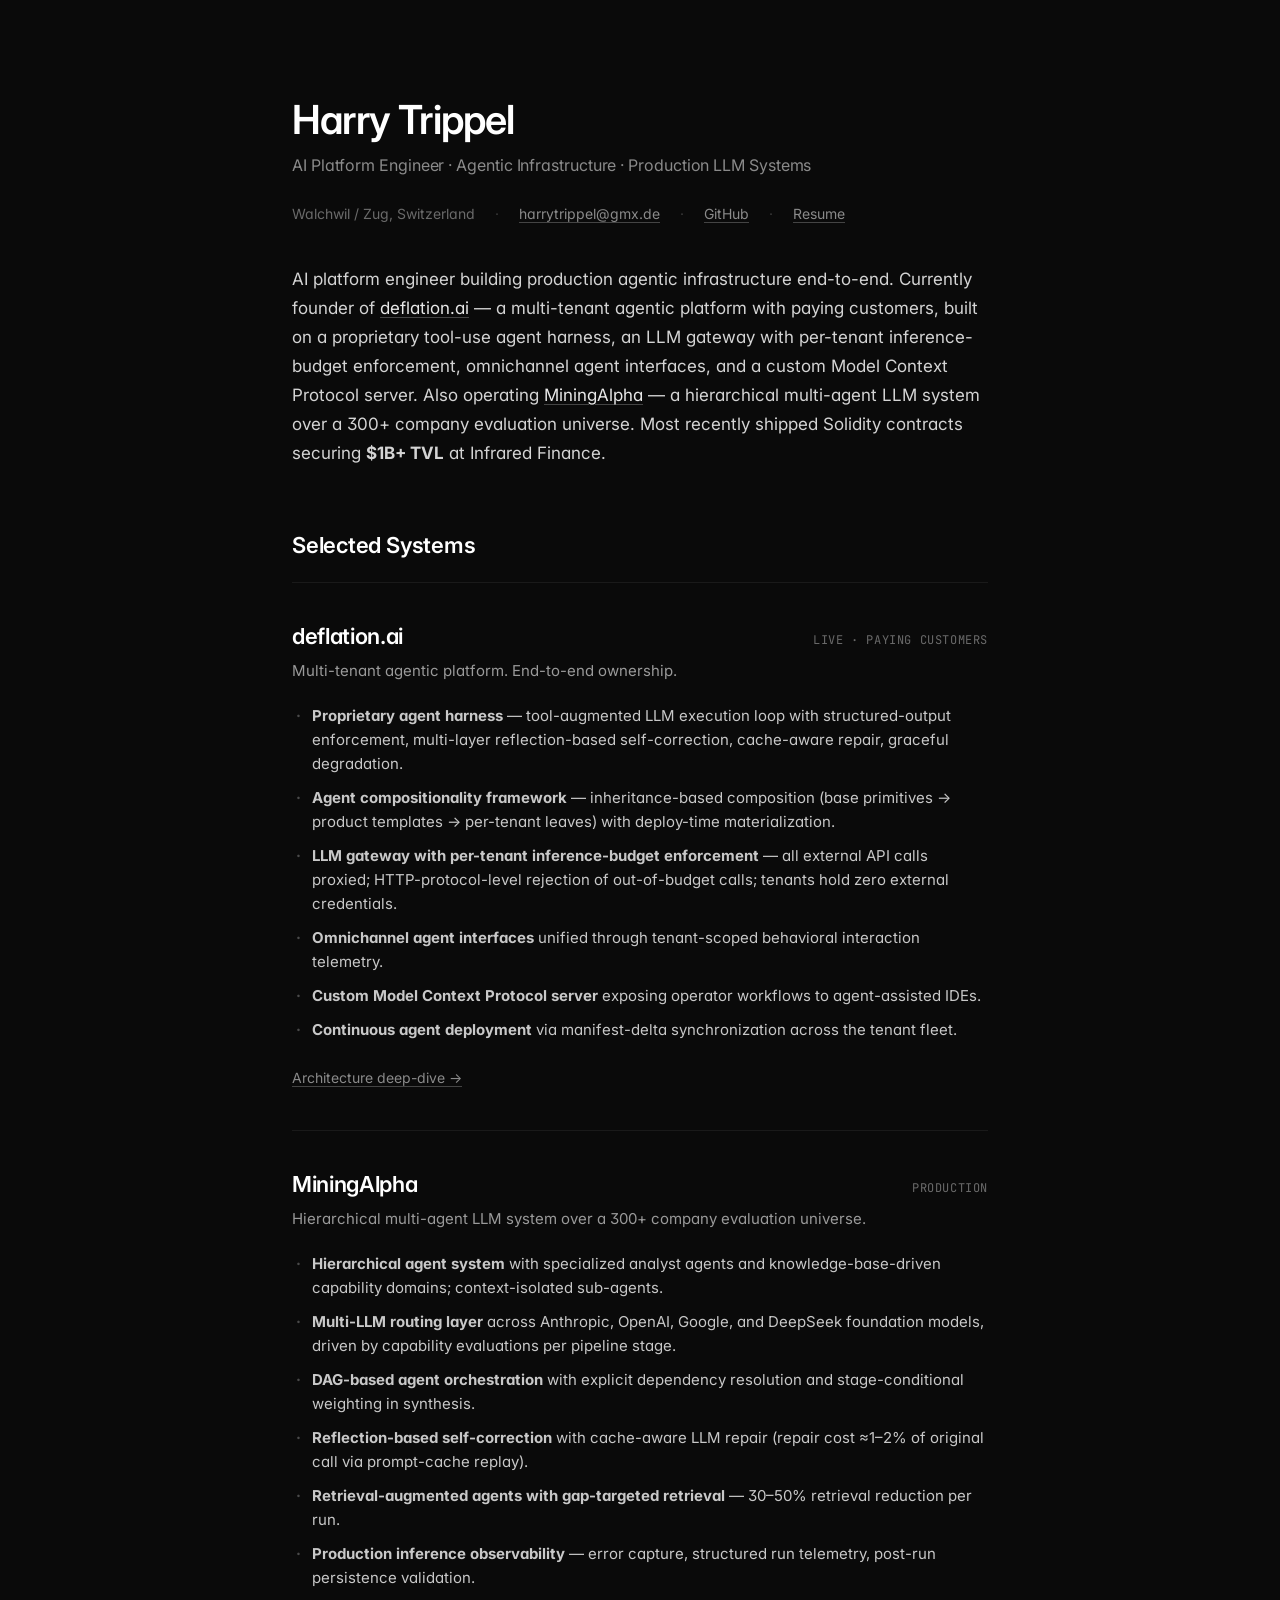
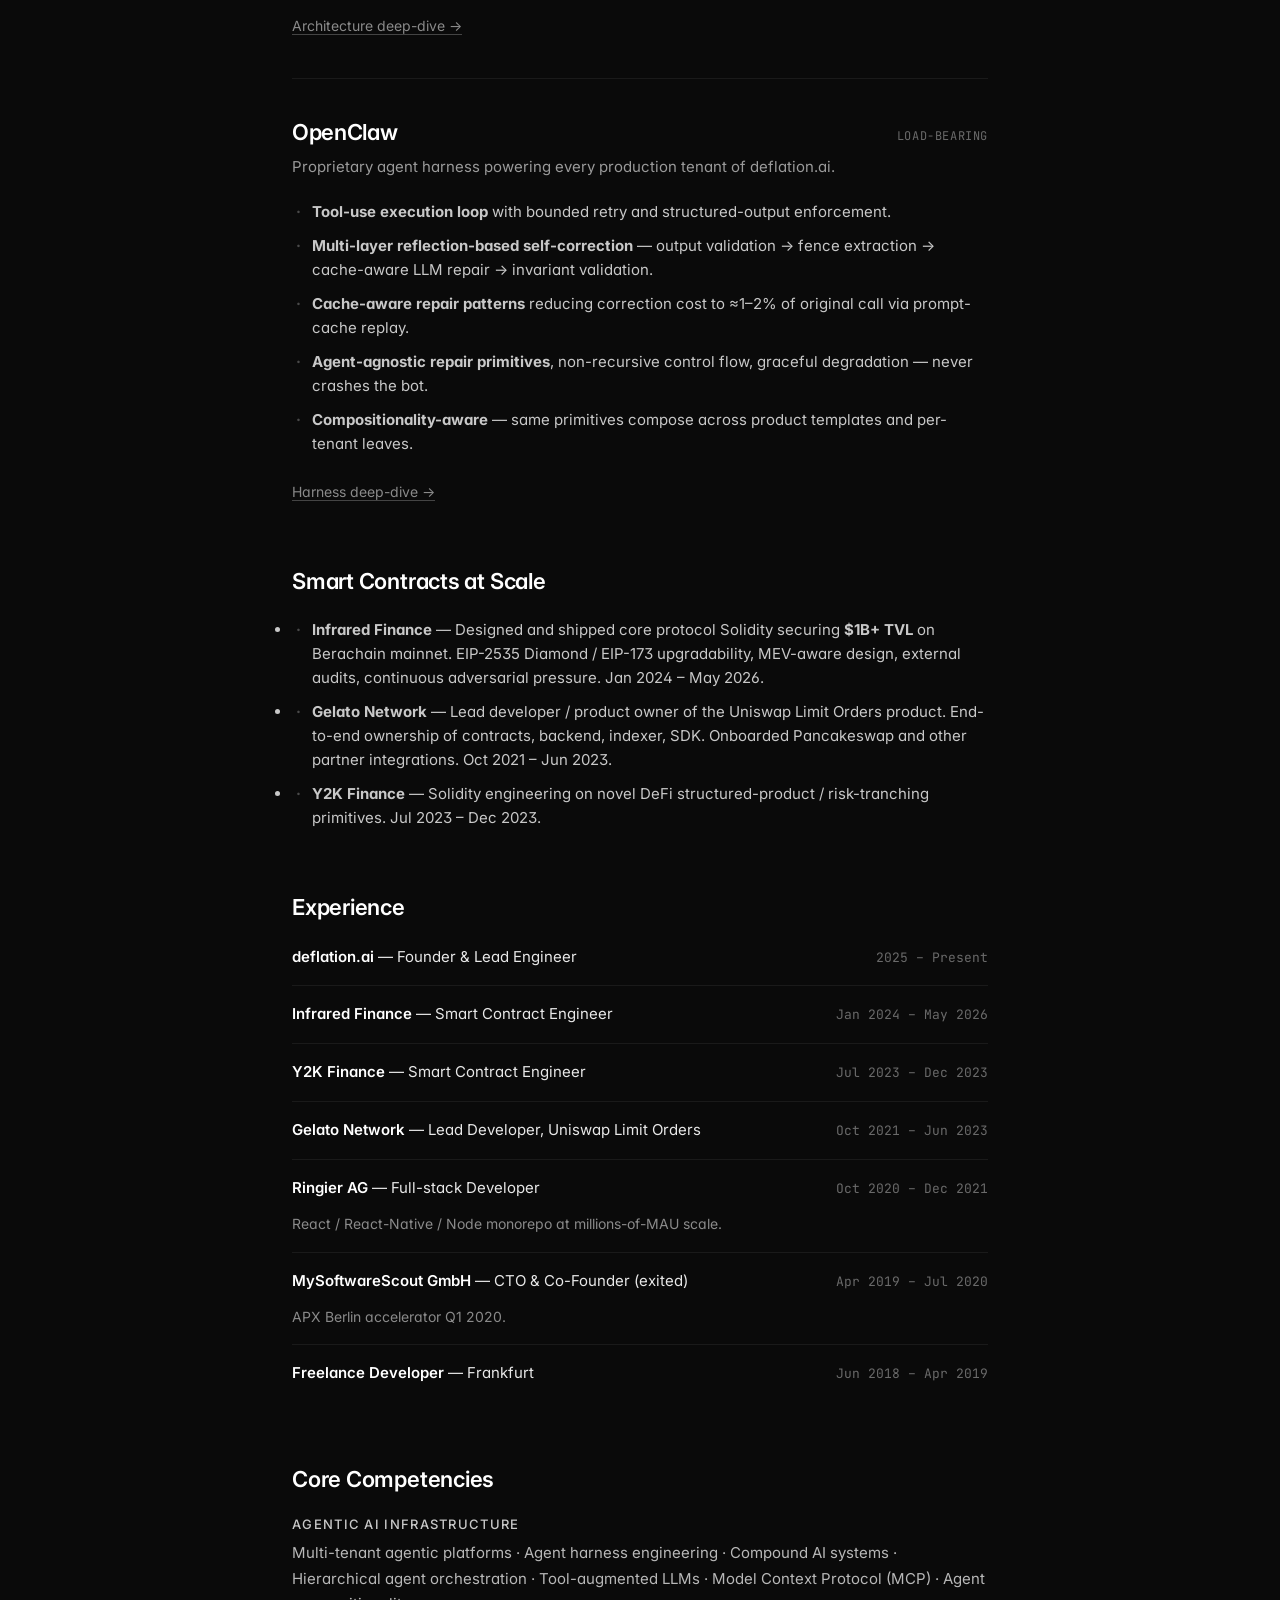
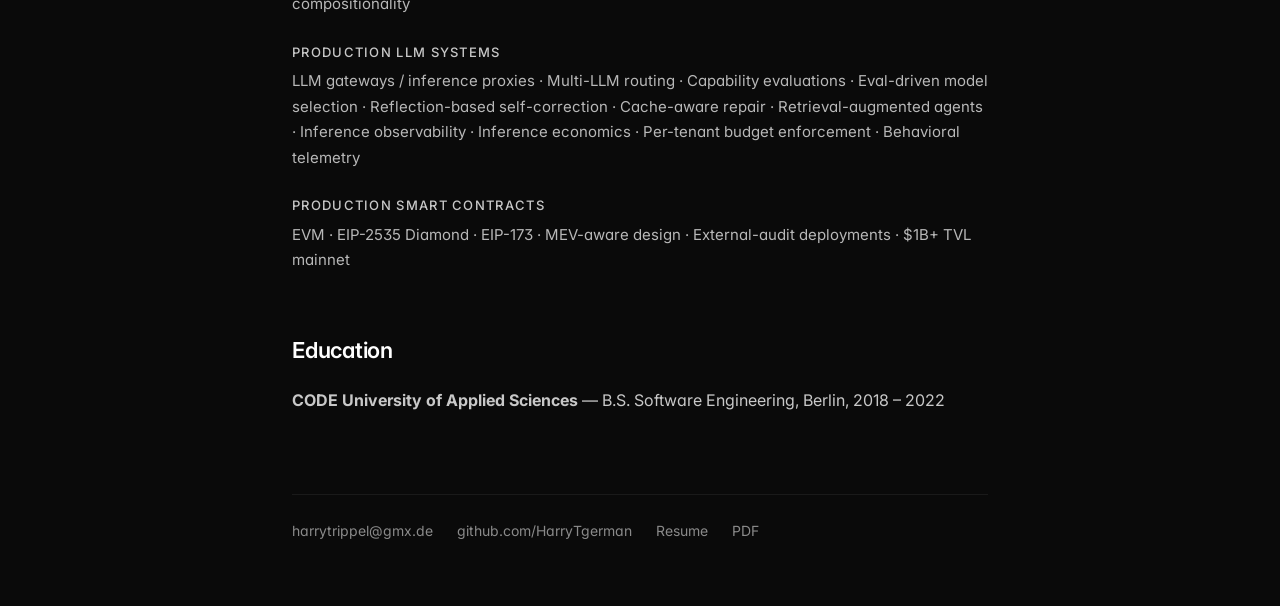
==== index.html @ 9f70fe7c "Initial portfolio + resume site Five-page static site calibrated to Tzafon's design language (dark m" ====
<!doctype html>
<html lang="en">
<head>
  <meta charset="utf-8">
  <meta name="viewport" content="width=device-width, initial-scale=1">
  <title>Harry Trippel — AI Platform Engineer</title>
  <meta name="description" content="AI platform engineer building production agentic infrastructure. Founder of deflation.ai. Previously shipped Solidity securing $1B+ TVL at Infrared Finance.">
  <link rel="stylesheet" href="css/style.css">
</head>
<body>
  <main class="container">

    <h1>Harry Trippel</h1>
    <p class="headline">AI Platform Engineer · Agentic Infrastructure · Production LLM Systems</p>

    <p class="meta">
      <span>Walchwil / Zug, Switzerland</span>
      <span class="sep">·</span>
      <span><a href="mailto:harrytrippel@gmx.de">harrytrippel@gmx.de</a></span>
      <span class="sep">·</span>
      <span><a href="https://github.com/HarryTgerman">GitHub</a></span>
      <span class="sep">·</span>
      <span><a href="resume.html">Resume</a></span>
    </p>

    <p class="lead">
      AI platform engineer building production agentic infrastructure end-to-end.
      Currently founder of <a href="deflation.html" class="no-underline" style="text-decoration: underline; text-decoration-color: #444;">deflation.ai</a> — a multi-tenant agentic platform with paying customers,
      built on a proprietary tool-use agent harness, an LLM gateway with per-tenant inference-budget enforcement,
      omnichannel agent interfaces, and a custom Model Context Protocol server. Also operating
      <a href="miningalpha.html" class="no-underline" style="text-decoration: underline; text-decoration-color: #444;">MiningAlpha</a> — a hierarchical multi-agent LLM system over a 300+ company evaluation universe.
      Most recently shipped Solidity contracts securing <strong>$1B+ TVL</strong> at Infrared Finance.
    </p>

    <h2>Selected Systems</h2>

    <article class="system">
      <header class="system-header">
        <h3 class="system-title">deflation.ai</h3>
        <span class="system-status">live · paying customers</span>
      </header>
      <p class="system-tagline">Multi-tenant agentic platform. End-to-end ownership.</p>
      <ul>
        <li><strong>Proprietary agent harness</strong> — tool-augmented LLM execution loop with structured-output enforcement, multi-layer reflection-based self-correction, cache-aware repair, graceful degradation.</li>
        <li><strong>Agent compositionality framework</strong> — inheritance-based composition (base primitives → product templates → per-tenant leaves) with deploy-time materialization.</li>
        <li><strong>LLM gateway with per-tenant inference-budget enforcement</strong> — all external API calls proxied; HTTP-protocol-level rejection of out-of-budget calls; tenants hold zero external credentials.</li>
        <li><strong>Omnichannel agent interfaces</strong> unified through tenant-scoped behavioral interaction telemetry.</li>
        <li><strong>Custom Model Context Protocol server</strong> exposing operator workflows to agent-assisted IDEs.</li>
        <li><strong>Continuous agent deployment</strong> via manifest-delta synchronization across the tenant fleet.</li>
      </ul>
      <a href="deflation.html" class="system-link">Architecture deep-dive</a>
    </article>

    <article class="system">
      <header class="system-header">
        <h3 class="system-title">MiningAlpha</h3>
        <span class="system-status">production</span>
      </header>
      <p class="system-tagline">Hierarchical multi-agent LLM system over a 300+ company evaluation universe.</p>
      <ul>
        <li><strong>Hierarchical agent system</strong> with specialized analyst agents and knowledge-base-driven capability domains; context-isolated sub-agents.</li>
        <li><strong>Multi-LLM routing layer</strong> across Anthropic, OpenAI, Google, and DeepSeek foundation models, driven by capability evaluations per pipeline stage.</li>
        <li><strong>DAG-based agent orchestration</strong> with explicit dependency resolution and stage-conditional weighting in synthesis.</li>
        <li><strong>Reflection-based self-correction</strong> with cache-aware LLM repair (repair cost ≈1–2% of original call via prompt-cache replay).</li>
        <li><strong>Retrieval-augmented agents with gap-targeted retrieval</strong> — 30–50% retrieval reduction per run.</li>
        <li><strong>Production inference observability</strong> — error capture, structured run telemetry, post-run persistence validation.</li>
      </ul>
      <a href="miningalpha.html" class="system-link">Architecture deep-dive</a>
    </article>

    <article class="system">
      <header class="system-header">
        <h3 class="system-title">OpenClaw</h3>
        <span class="system-status">load-bearing</span>
      </header>
      <p class="system-tagline">Proprietary agent harness powering every production tenant of deflation.ai.</p>
      <ul>
        <li><strong>Tool-use execution loop</strong> with bounded retry and structured-output enforcement.</li>
        <li><strong>Multi-layer reflection-based self-correction</strong> — output validation → fence extraction → cache-aware LLM repair → invariant validation.</li>
        <li><strong>Cache-aware repair patterns</strong> reducing correction cost to ≈1–2% of original call via prompt-cache replay.</li>
        <li><strong>Agent-agnostic repair primitives</strong>, non-recursive control flow, graceful degradation — never crashes the bot.</li>
        <li><strong>Compositionality-aware</strong> — same primitives compose across product templates and per-tenant leaves.</li>
      </ul>
      <a href="openclaw.html" class="system-link">Harness deep-dive</a>
    </article>

    <h2>Smart Contracts at Scale</h2>

    <ul class="system" style="border-top: none; padding-top: 0; margin-top: 0;">
      <li><strong>Infrared Finance</strong> — Designed and shipped core protocol Solidity securing <strong>$1B+ TVL</strong> on Berachain mainnet. EIP-2535 Diamond / EIP-173 upgradability, MEV-aware design, external audits, continuous adversarial pressure. Jan 2024 – May 2026.</li>
      <li><strong>Gelato Network</strong> — Lead developer / product owner of the Uniswap Limit Orders product. End-to-end ownership of contracts, backend, indexer, SDK. Onboarded Pancakeswap and other partner integrations. Oct 2021 – Jun 2023.</li>
      <li><strong>Y2K Finance</strong> — Solidity engineering on novel DeFi structured-product / risk-tranching primitives. Jul 2023 – Dec 2023.</li>
    </ul>

    <h2>Experience</h2>

    <ul class="xp">
      <li>
        <span class="role"><strong>deflation.ai</strong> — Founder &amp; Lead Engineer</span>
        <span class="dates">2025 – Present</span>
      </li>
      <li>
        <span class="role"><strong>Infrared Finance</strong> — Smart Contract Engineer</span>
        <span class="dates">Jan 2024 – May 2026</span>
      </li>
      <li>
        <span class="role"><strong>Y2K Finance</strong> — Smart Contract Engineer</span>
        <span class="dates">Jul 2023 – Dec 2023</span>
      </li>
      <li>
        <span class="role"><strong>Gelato Network</strong> — Lead Developer, Uniswap Limit Orders</span>
        <span class="dates">Oct 2021 – Jun 2023</span>
      </li>
      <li>
        <span class="role"><strong>Ringier AG</strong> — Full-stack Developer</span>
        <span class="dates">Oct 2020 – Dec 2021</span>
        <span class="note">React / React-Native / Node monorepo at millions-of-MAU scale.</span>
      </li>
      <li>
        <span class="role"><strong>MySoftwareScout GmbH</strong> — CTO &amp; Co-Founder (exited)</span>
        <span class="dates">Apr 2019 – Jul 2020</span>
        <span class="note">APX Berlin accelerator Q1 2020.</span>
      </li>
      <li>
        <span class="role"><strong>Freelance Developer</strong> — Frankfurt</span>
        <span class="dates">Jun 2018 – Apr 2019</span>
      </li>
    </ul>

    <h2>Core Competencies</h2>

    <div class="comp">
      <h3>Agentic AI Infrastructure</h3>
      <p>Multi-tenant agentic platforms · Agent harness engineering · Compound AI systems · Hierarchical agent orchestration · Tool-augmented LLMs · Model Context Protocol (MCP) · Agent compositionality</p>

      <h3>Production LLM Systems</h3>
      <p>LLM gateways / inference proxies · Multi-LLM routing · Capability evaluations · Eval-driven model selection · Reflection-based self-correction · Cache-aware repair · Retrieval-augmented agents · Inference observability · Inference economics · Per-tenant budget enforcement · Behavioral telemetry</p>

      <h3>Production Smart Contracts</h3>
      <p>EVM · EIP-2535 Diamond · EIP-173 · MEV-aware design · External-audit deployments · $1B+ TVL mainnet</p>
    </div>

    <h2>Education</h2>

    <p>
      <strong>CODE University of Applied Sciences</strong> — B.S. Software Engineering, Berlin, 2018 – 2022
    </p>

    <footer>
      <a href="mailto:harrytrippel@gmx.de">harrytrippel@gmx.de</a>
      <a href="https://github.com/HarryTgerman">github.com/HarryTgerman</a>
      <a href="resume.html">Resume</a>
      <a href="Harry-Trippel-Resume.pdf">PDF</a>
    </footer>

  </main>
</body>
</html>
---- css/style.css ----
/* ─────────────────────────────────────────────────────────────────
   Harry Trippel — portfolio + resume
   Design language: dark · minimal · sans-serif · generous whitespace
   Calibrated against tzafon.ai
   ───────────────────────────────────────────────────────────────── */

@import url('https://fonts.googleapis.com/css2?family=Inter:wght@400;500;600;700&family=JetBrains+Mono:wght@400;500&display=swap');

/* Reset */
*, *::before, *::after { box-sizing: border-box; margin: 0; padding: 0; }

html { font-size: 16px; -webkit-font-smoothing: antialiased; -moz-osx-font-smoothing: grayscale; }

body {
  background: #0a0a0a;
  color: #e8e8e8;
  font-family: 'Inter', -apple-system, BlinkMacSystemFont, 'Segoe UI', system-ui, sans-serif;
  font-feature-settings: "ss01", "cv11", "cv02";
  line-height: 1.65;
  font-size: 1rem;
  min-height: 100vh;
}

/* ───── Layout ───── */
.container {
  max-width: 760px;
  margin: 0 auto;
  padding: 96px 32px 64px;
}

@media (max-width: 640px) {
  .container { padding: 56px 20px 48px; }
}

/* ───── Typography ───── */
h1, h2, h3, h4 {
  font-weight: 600;
  letter-spacing: -0.02em;
  color: #ffffff;
  line-height: 1.2;
}

h1 {
  font-size: 2.5rem;
  margin-bottom: 0.5rem;
}

h2 {
  font-size: 1.375rem;
  margin-top: 4rem;
  margin-bottom: 1.5rem;
  letter-spacing: -0.01em;
}

h3 {
  font-size: 1.125rem;
  margin-top: 2.5rem;
  margin-bottom: 0.75rem;
  letter-spacing: -0.005em;
}

p {
  color: #c8c8c8;
  margin-bottom: 1rem;
}

p.lead {
  font-size: 1.0625rem;
  color: #d4d4d4;
  line-height: 1.7;
}

/* ───── Links ───── */
a {
  color: #e8e8e8;
  text-decoration: underline;
  text-decoration-color: #444;
  text-decoration-thickness: 1px;
  text-underline-offset: 3px;
  transition: text-decoration-color 0.15s ease, color 0.15s ease;
}

a:hover {
  color: #ffffff;
  text-decoration-color: #a8a8a8;
}

a.no-underline, .nav a {
  text-decoration: none;
}

a.no-underline:hover { color: #ffffff; }

/* ───── Header / meta strip ───── */
.headline {
  color: #8a8a8a;
  font-size: 1rem;
  margin-bottom: 1.5rem;
  letter-spacing: -0.005em;
}

.meta {
  display: flex;
  flex-wrap: wrap;
  gap: 0.5rem 1.25rem;
  color: #6a6a6a;
  font-size: 0.875rem;
  margin-bottom: 2.5rem;
}

.meta a { color: #8a8a8a; }
.meta a:hover { color: #c8c8c8; }

.meta .sep { color: #3a3a3a; }

/* ───── Section labels ───── */
.label {
  color: #6a6a6a;
  font-size: 0.7rem;
  text-transform: uppercase;
  letter-spacing: 0.12em;
  font-weight: 500;
  margin-bottom: 1.25rem;
}

/* ───── System cards (index page) ───── */
.system {
  border-top: 1px solid #1a1a1a;
  padding-top: 2.5rem;
  margin-top: 2.5rem;
}

.system:first-of-type { margin-top: 0; }

.system-header { display: flex; align-items: baseline; justify-content: space-between; flex-wrap: wrap; gap: 0.5rem; margin-bottom: 0.5rem; }

.system-title {
  font-size: 1.375rem;
  font-weight: 600;
  color: #ffffff;
  letter-spacing: -0.015em;
  margin: 0;
}

.system-status {
  font-family: 'JetBrains Mono', monospace;
  font-size: 0.75rem;
  color: #6a6a6a;
  text-transform: uppercase;
  letter-spacing: 0.05em;
}

.system-tagline {
  color: #9a9a9a;
  font-size: 0.9375rem;
  margin-bottom: 1.25rem;
}

.system ul {
  list-style: none;
  padding-left: 0;
  margin-bottom: 1rem;
}

.system li {
  color: #c8c8c8;
  padding-left: 1.25rem;
  position: relative;
  margin-bottom: 0.625rem;
  font-size: 0.9375rem;
  line-height: 1.6;
}

.system li::before {
  content: "·";
  position: absolute;
  left: 0.25rem;
  color: #4a4a4a;
  font-weight: bold;
}

.system-link {
  display: inline-block;
  margin-top: 0.5rem;
  font-size: 0.875rem;
  color: #8a8a8a;
}

.system-link::after { content: " →"; }

/* ───── Stack tag strip ───── */
.stack {
  font-family: 'JetBrains Mono', 'SF Mono', Monaco, Consolas, monospace;
  font-size: 0.75rem;
  color: #6a6a6a;
  line-height: 1.7;
  margin-top: 2rem;
  padding-top: 1.25rem;
  border-top: 1px solid #1a1a1a;
  letter-spacing: 0.01em;
}

.stack-label {
  color: #4a4a4a;
  margin-right: 0.5rem;
}

/* ───── Experience list ───── */
.xp {
  list-style: none;
  padding: 0;
}

.xp li {
  border-top: 1px solid #1a1a1a;
  padding: 1rem 0;
  display: grid;
  grid-template-columns: 1fr auto;
  gap: 0.5rem 1rem;
  align-items: baseline;
}

.xp li:first-child { border-top: none; padding-top: 0; }

.xp .role { color: #e8e8e8; font-size: 0.9375rem; }
.xp .role strong { color: #ffffff; font-weight: 600; }
.xp .dates { color: #6a6a6a; font-size: 0.8125rem; font-family: 'JetBrains Mono', monospace; white-space: nowrap; }
.xp .note { color: #8a8a8a; font-size: 0.875rem; grid-column: 1 / -1; margin-top: 0.25rem; }

/* ───── Competencies ───── */
.comp h3 { color: #c8c8c8; font-weight: 500; font-size: 0.8125rem; text-transform: uppercase; letter-spacing: 0.1em; margin-top: 1.75rem; margin-bottom: 0.5rem; }
.comp h3:first-child { margin-top: 0; }
.comp p { color: #b8b8b8; font-size: 0.9375rem; line-height: 1.7; }

/* ───── Footer ───── */
footer {
  border-top: 1px solid #1a1a1a;
  margin-top: 5rem;
  padding-top: 1.5rem;
  font-size: 0.875rem;
  color: #6a6a6a;
  display: flex;
  flex-wrap: wrap;
  gap: 0.75rem 1.5rem;
}

footer a { color: #8a8a8a; text-decoration: none; }
footer a:hover { color: #e8e8e8; }

/* ───── Writeup pages (deflation / openclaw / miningalpha) ───── */
.backlink {
  font-size: 0.8125rem;
  color: #6a6a6a;
  margin-bottom: 3rem;
  display: inline-block;
  text-decoration: none;
  font-family: 'JetBrains Mono', monospace;
}

.backlink:hover { color: #c8c8c8; }

.backlink::before { content: "← "; }

.writeup h1 { margin-bottom: 0.25rem; }
.writeup .headline { margin-bottom: 2rem; font-size: 1.0625rem; }

.writeup h2 { margin-top: 3.5rem; margin-bottom: 1.25rem; font-size: 1.125rem; color: #c8c8c8; font-weight: 500; text-transform: uppercase; letter-spacing: 0.08em; }

.writeup ul { list-style: none; padding: 0; }
.writeup ul li { color: #c8c8c8; padding-left: 1.25rem; position: relative; margin-bottom: 0.875rem; line-height: 1.65; }
.writeup ul li::before { content: "·"; position: absolute; left: 0.25rem; color: #4a4a4a; font-weight: bold; }

.writeup strong { color: #ffffff; font-weight: 600; }

.writeup .lead { color: #d4d4d4; font-size: 1.0625rem; line-height: 1.75; margin-bottom: 0.5rem; }

/* ───── Diagram block ───── */
.diagram {
  background: #0e0e0e;
  border: 1px solid #1a1a1a;
  border-radius: 4px;
  padding: 2rem 1.5rem;
  margin: 1.5rem 0;
  overflow-x: auto;
}

.diagram pre {
  font-family: 'JetBrains Mono', monospace;
  font-size: 0.75rem;
  line-height: 1.5;
  color: #b8b8b8;
  white-space: pre;
}

/* ───── Resume-page-specific ───── */
.resume h1 { font-size: 2rem; }
.resume .meta { margin-bottom: 1.5rem; }
.resume h2 { font-size: 0.8125rem; text-transform: uppercase; letter-spacing: 0.1em; color: #8a8a8a; font-weight: 500; margin-top: 2.25rem; margin-bottom: 0.875rem; border-bottom: 1px solid #1a1a1a; padding-bottom: 0.5rem; }
.resume h3 { font-size: 1rem; margin-top: 1.25rem; margin-bottom: 0.25rem; }
.resume p, .resume li { font-size: 0.875rem; line-height: 1.6; }
.resume .summary { color: #d4d4d4; font-size: 0.9375rem; line-height: 1.7; margin-bottom: 1rem; }

.resume .role-line { display: flex; justify-content: space-between; align-items: baseline; flex-wrap: wrap; gap: 0.25rem 1rem; margin-bottom: 0.125rem; }
.resume .role-line strong { color: #ffffff; font-weight: 600; }
.resume .role-line .dates { color: #6a6a6a; font-size: 0.75rem; font-family: 'JetBrains Mono', monospace; white-space: nowrap; }
.resume .role-line .desc { color: #8a8a8a; font-size: 0.8125rem; flex-basis: 100%; margin-top: 0.125rem; }

/* Print button on resume page */
.print-btn {
  position: fixed;
  top: 24px;
  right: 24px;
  background: #1a1a1a;
  border: 1px solid #2a2a2a;
  color: #c8c8c8;
  padding: 0.5rem 1rem;
  font-family: 'JetBrains Mono', monospace;
  font-size: 0.75rem;
  cursor: pointer;
  border-radius: 4px;
  transition: all 0.15s;
}

.print-btn:hover { background: #2a2a2a; color: #fff; border-color: #3a3a3a; }

/* ───── Print stylesheet — for "Save as PDF" ───── */
@media print {
  @page { margin: 14mm 14mm; size: A4; }

  html, body {
    background: #ffffff !important;
    color: #1a1a1a !important;
    font-size: 9.25pt;
    line-height: 1.45;
    -webkit-print-color-adjust: exact;
    print-color-adjust: exact;
  }

  .print-btn, .backlink, footer, nav { display: none !important; }

  .container { padding: 0 !important; max-width: 100% !important; }

  h1, h2, h3, h4 { color: #000 !important; page-break-after: avoid; }
  h1 { font-size: 18pt; }
  .resume h1 { font-size: 16pt; margin-bottom: 1pt; }
  .resume h2 { font-size: 8.5pt; color: #555 !important; border-bottom: 0.5pt solid #cccccc; padding-bottom: 2pt; margin-top: 12pt; margin-bottom: 4pt; }
  .resume h3 { font-size: 9.5pt; margin-top: 6pt; margin-bottom: 0; }

  p, li { color: #2a2a2a !important; }
  .resume p, .resume li { font-size: 9pt; }
  .resume .summary { color: #2a2a2a !important; font-size: 9.25pt; }

  .headline { color: #555 !important; font-size: 9.5pt; margin-bottom: 4pt; }
  .meta { color: #777 !important; font-size: 8pt; gap: 4pt 12pt; margin-bottom: 10pt; }
  .meta a { color: #555 !important; }
  .meta .sep { color: #aaa !important; }

  .resume .role-line strong { color: #000 !important; }
  .resume .role-line .dates { color: #777 !important; font-size: 7.5pt; }
  .resume .role-line .desc { color: #444 !important; font-size: 8.5pt; }

  .comp h3 { color: #555 !important; font-size: 7.5pt; margin-top: 8pt; }
  .comp p { color: #2a2a2a !important; font-size: 8.5pt; }

  a { color: #000 !important; text-decoration: none; }

  .writeup .diagram { background: #fafafa !important; border-color: #ddd !important; }
  .writeup .diagram pre { color: #333 !important; }
}
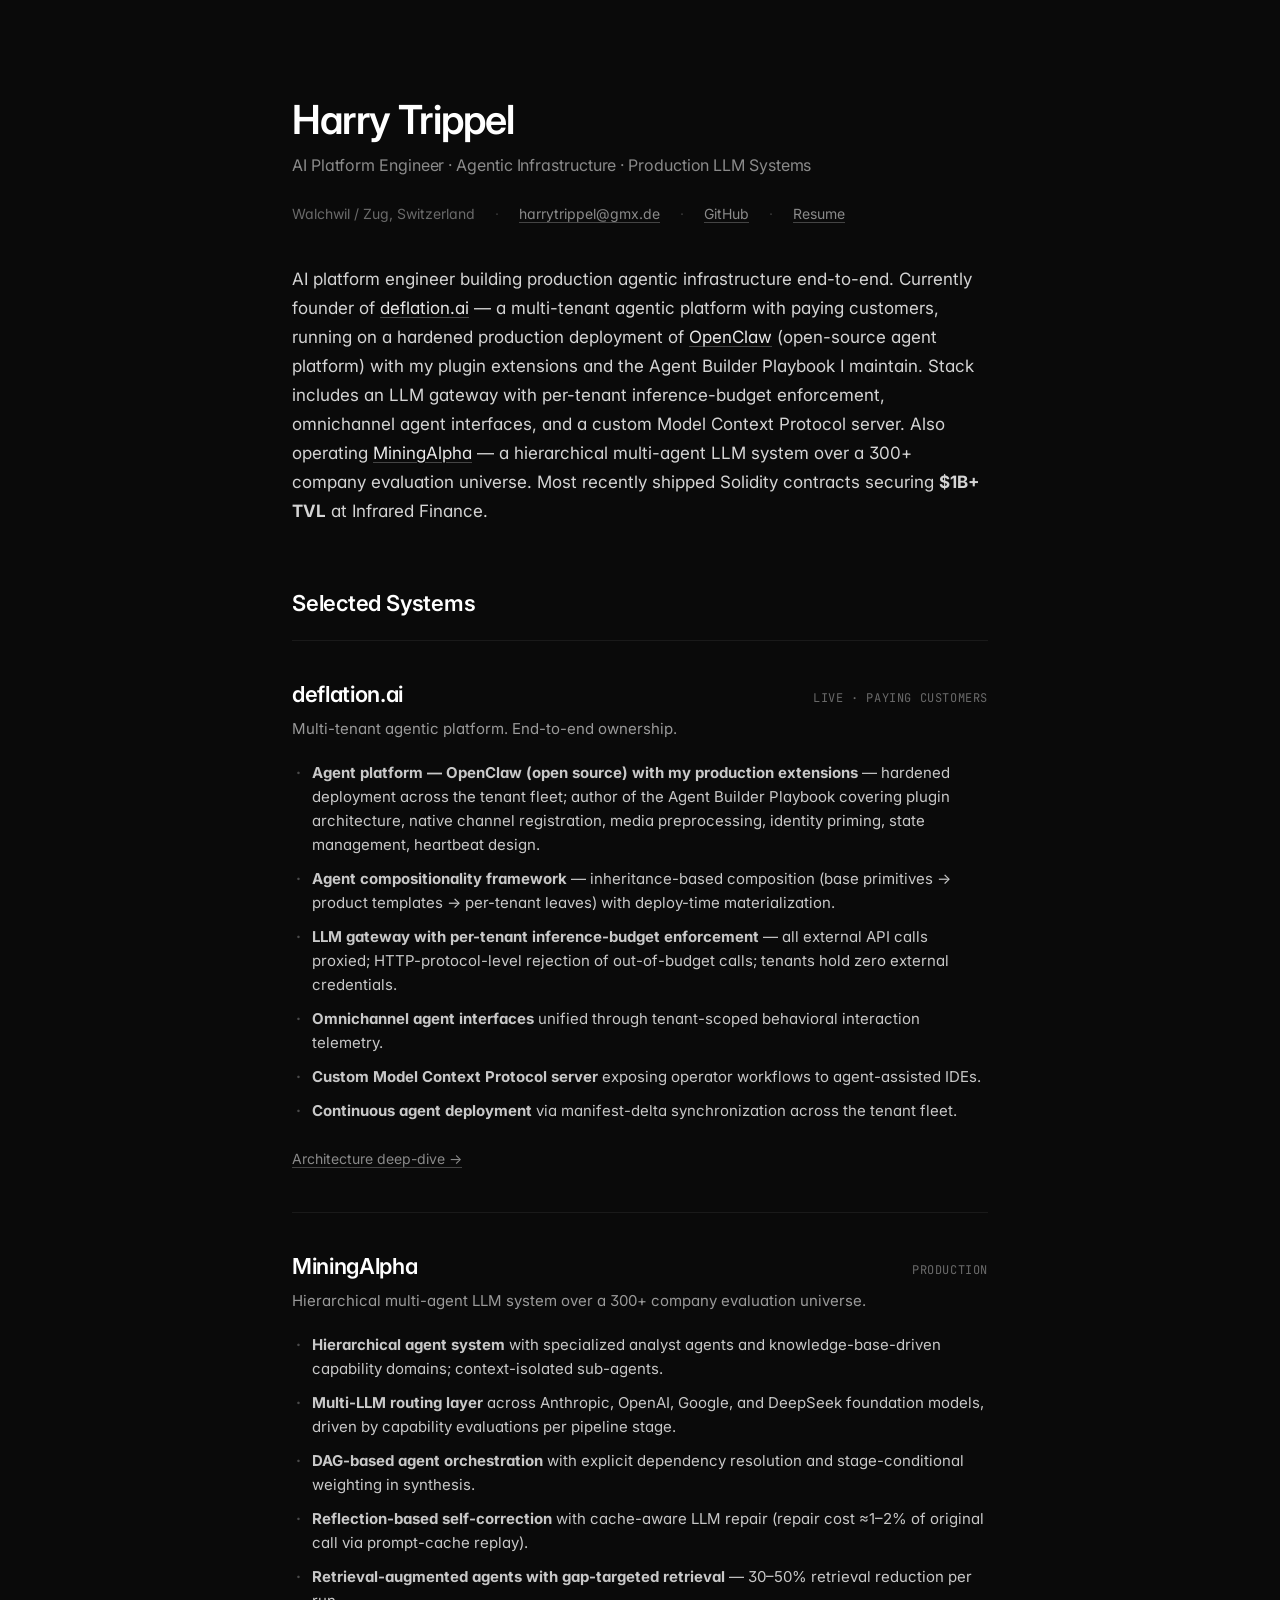
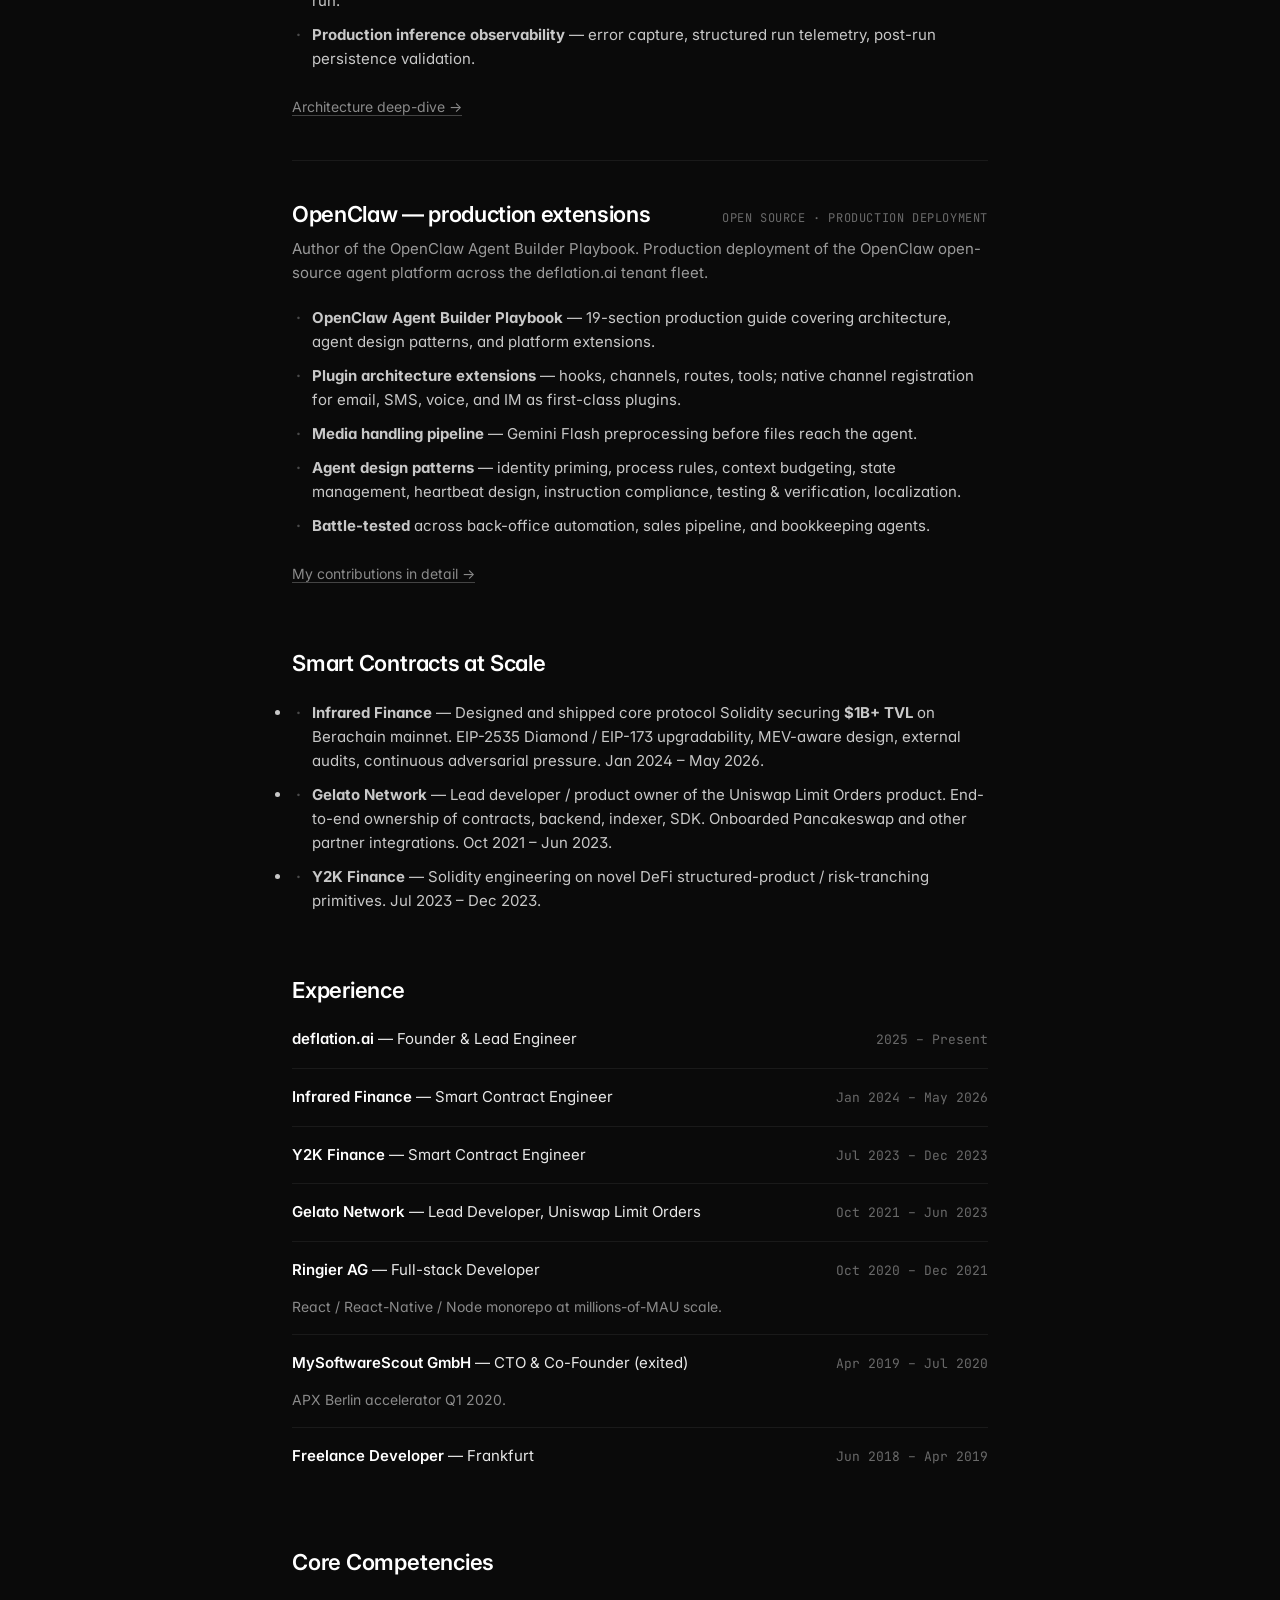
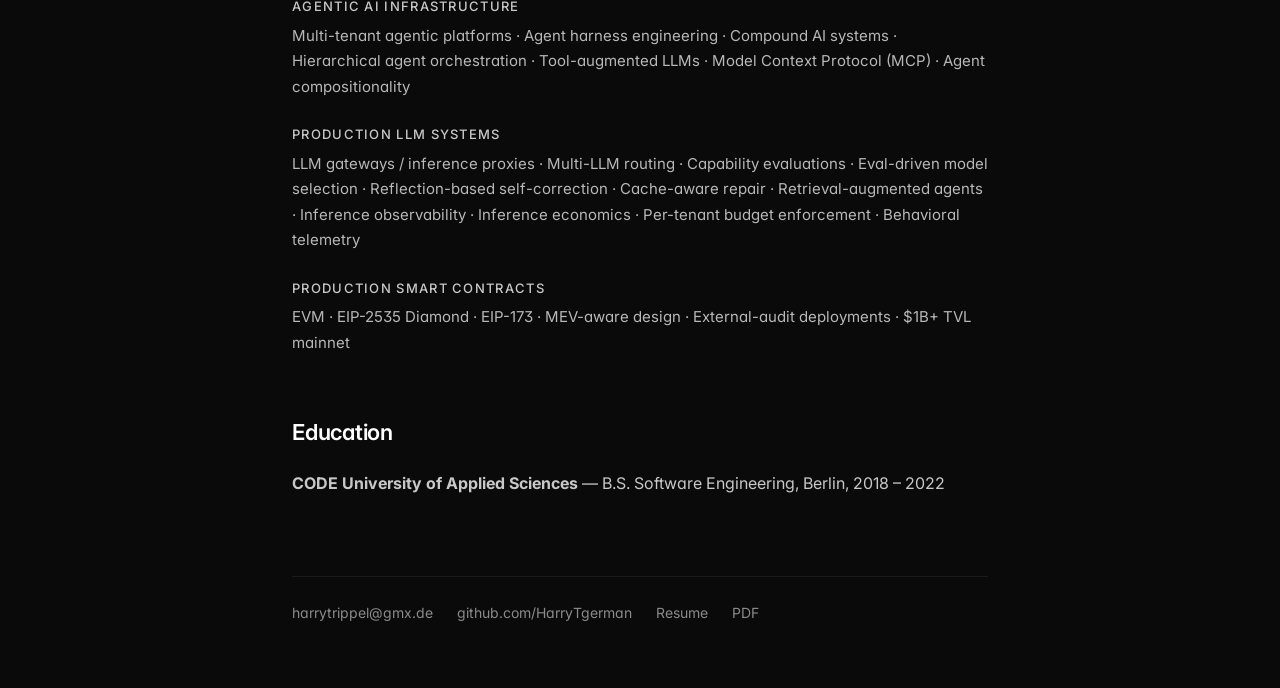
==== commit c0a10b1e: "Correct OpenClaw framing: open-source platform, not proprietary Harry authors and maintains the Open" ====
--- a/index.html
+++ b/index.html
@@ -25,8 +25,8 @@
 
     <p class="lead">
       AI platform engineer building production agentic infrastructure end-to-end.
-      Currently founder of <a href="deflation.html" class="no-underline" style="text-decoration: underline; text-decoration-color: #444;">deflation.ai</a> — a multi-tenant agentic platform with paying customers,
-      built on a proprietary tool-use agent harness, an LLM gateway with per-tenant inference-budget enforcement,
+      Currently founder of <a href="deflation.html" class="no-underline" style="text-decoration: underline; text-decoration-color: #444;">deflation.ai</a> — a multi-tenant agentic platform with paying customers, running on a hardened production deployment of <a href="openclaw.html" class="no-underline" style="text-decoration: underline; text-decoration-color: #444;">OpenClaw</a> (open-source agent platform) with my plugin extensions and the Agent Builder Playbook I maintain.
+      Stack includes an LLM gateway with per-tenant inference-budget enforcement,
       omnichannel agent interfaces, and a custom Model Context Protocol server. Also operating
       <a href="miningalpha.html" class="no-underline" style="text-decoration: underline; text-decoration-color: #444;">MiningAlpha</a> — a hierarchical multi-agent LLM system over a 300+ company evaluation universe.
       Most recently shipped Solidity contracts securing <strong>$1B+ TVL</strong> at Infrared Finance.
@@ -41,7 +41,7 @@
       </header>
       <p class="system-tagline">Multi-tenant agentic platform. End-to-end ownership.</p>
       <ul>
-        <li><strong>Proprietary agent harness</strong> — tool-augmented LLM execution loop with structured-output enforcement, multi-layer reflection-based self-correction, cache-aware repair, graceful degradation.</li>
+        <li><strong>Agent platform — OpenClaw (open source) with my production extensions</strong> — hardened deployment across the tenant fleet; author of the Agent Builder Playbook covering plugin architecture, native channel registration, media preprocessing, identity priming, state management, heartbeat design.</li>
         <li><strong>Agent compositionality framework</strong> — inheritance-based composition (base primitives → product templates → per-tenant leaves) with deploy-time materialization.</li>
         <li><strong>LLM gateway with per-tenant inference-budget enforcement</strong> — all external API calls proxied; HTTP-protocol-level rejection of out-of-budget calls; tenants hold zero external credentials.</li>
         <li><strong>Omnichannel agent interfaces</strong> unified through tenant-scoped behavioral interaction telemetry.</li>
@@ -70,18 +70,18 @@
 
     <article class="system">
       <header class="system-header">
-        <h3 class="system-title">OpenClaw</h3>
-        <span class="system-status">load-bearing</span>
+        <h3 class="system-title">OpenClaw — production extensions</h3>
+        <span class="system-status">open source · production deployment</span>
       </header>
-      <p class="system-tagline">Proprietary agent harness powering every production tenant of deflation.ai.</p>
+      <p class="system-tagline">Author of the OpenClaw Agent Builder Playbook. Production deployment of the OpenClaw open-source agent platform across the deflation.ai tenant fleet.</p>
       <ul>
-        <li><strong>Tool-use execution loop</strong> with bounded retry and structured-output enforcement.</li>
-        <li><strong>Multi-layer reflection-based self-correction</strong> — output validation → fence extraction → cache-aware LLM repair → invariant validation.</li>
-        <li><strong>Cache-aware repair patterns</strong> reducing correction cost to ≈1–2% of original call via prompt-cache replay.</li>
-        <li><strong>Agent-agnostic repair primitives</strong>, non-recursive control flow, graceful degradation — never crashes the bot.</li>
-        <li><strong>Compositionality-aware</strong> — same primitives compose across product templates and per-tenant leaves.</li>
+        <li><strong>OpenClaw Agent Builder Playbook</strong> — 19-section production guide covering architecture, agent design patterns, and platform extensions.</li>
+        <li><strong>Plugin architecture extensions</strong> — hooks, channels, routes, tools; native channel registration for email, SMS, voice, and IM as first-class plugins.</li>
+        <li><strong>Media handling pipeline</strong> — Gemini Flash preprocessing before files reach the agent.</li>
+        <li><strong>Agent design patterns</strong> — identity priming, process rules, context budgeting, state management, heartbeat design, instruction compliance, testing &amp; verification, localization.</li>
+        <li><strong>Battle-tested</strong> across back-office automation, sales pipeline, and bookkeeping agents.</li>
       </ul>
-      <a href="openclaw.html" class="system-link">Harness deep-dive</a>
+      <a href="openclaw.html" class="system-link">My contributions in detail</a>
     </article>
 
     <h2>Smart Contracts at Scale</h2>
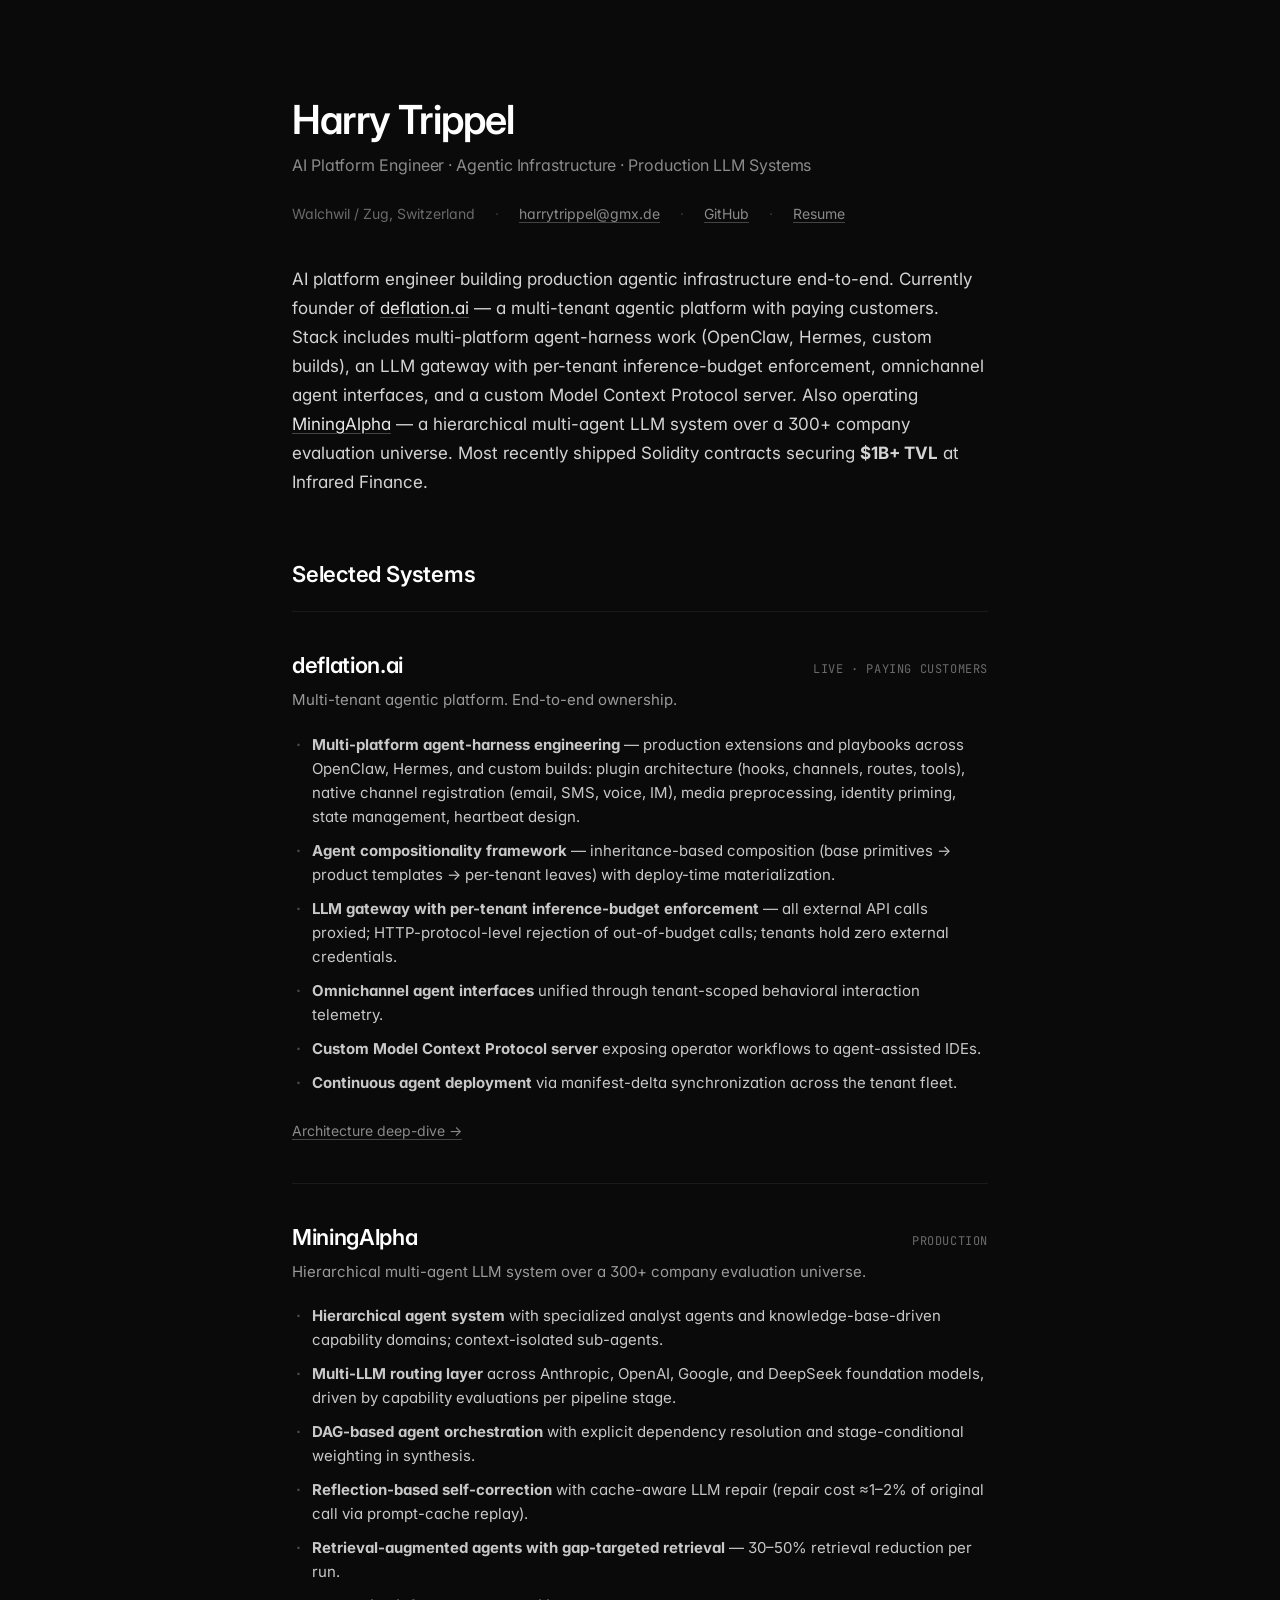
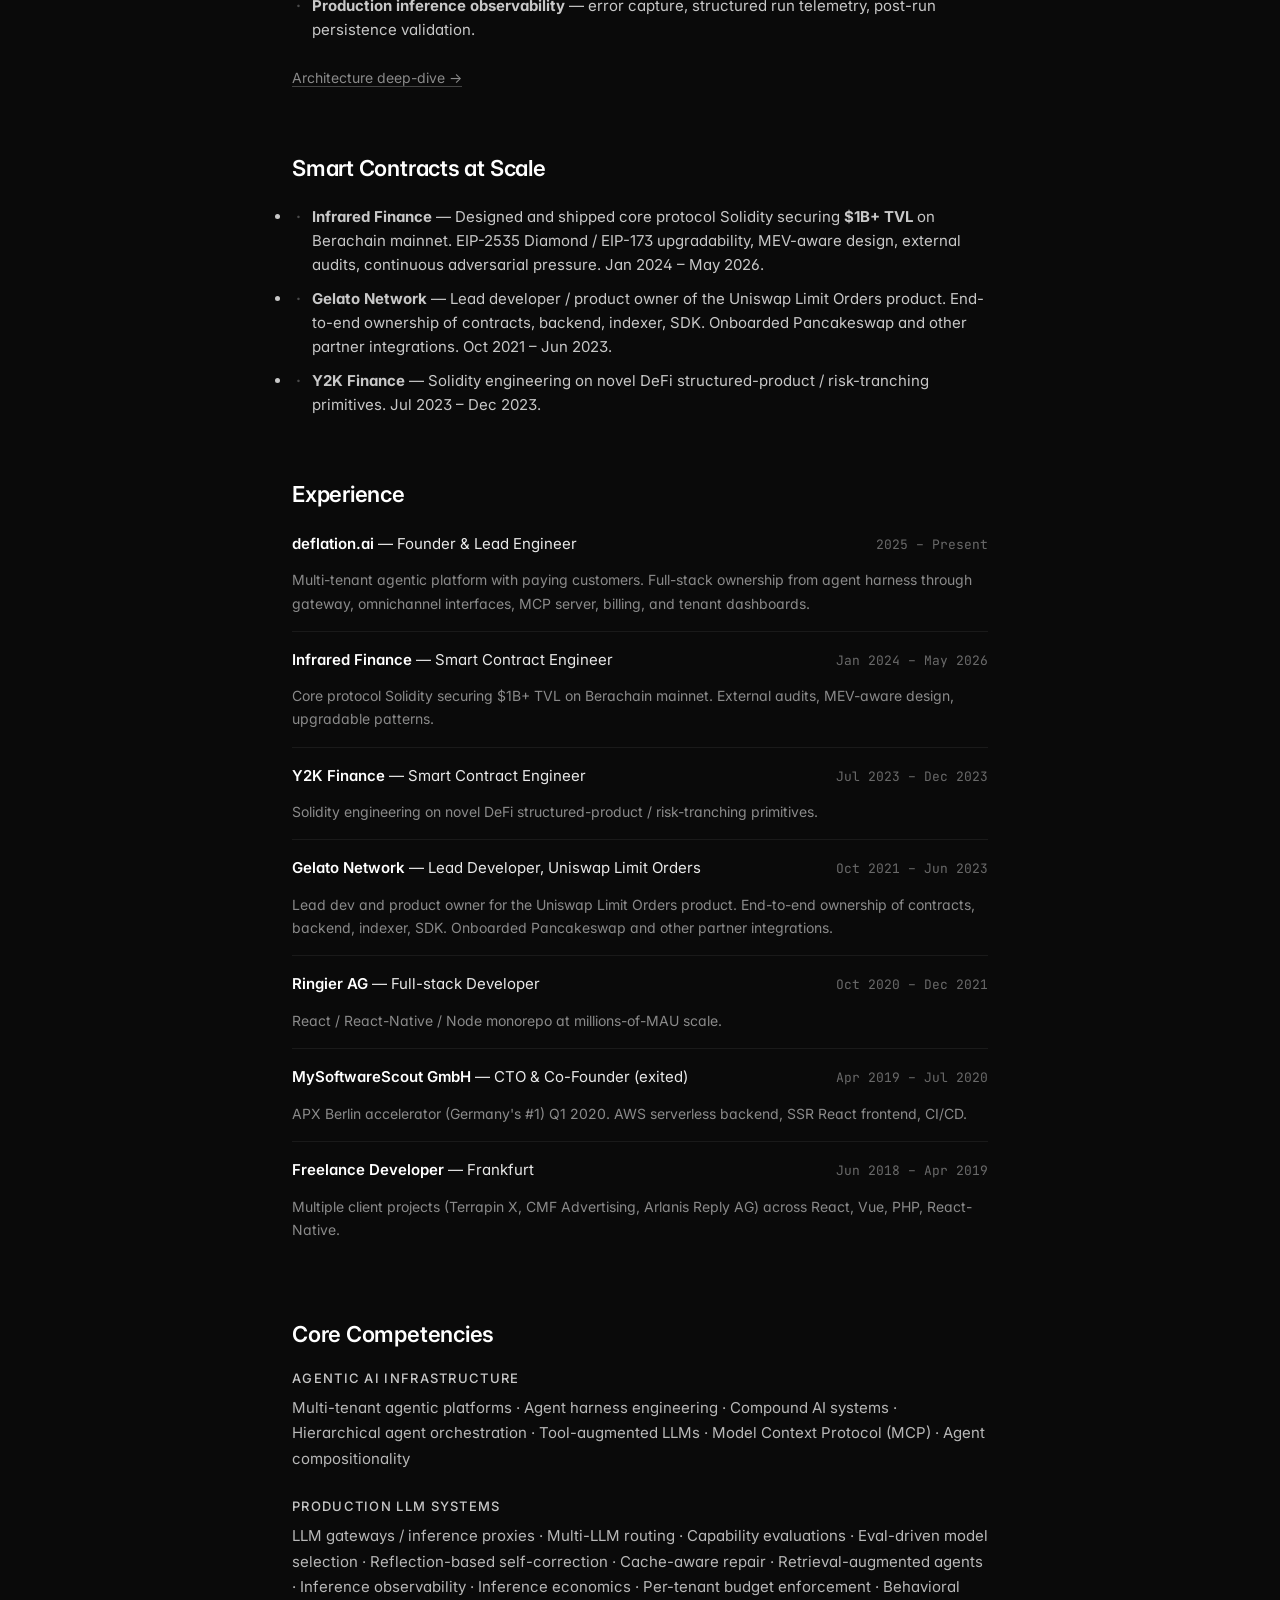
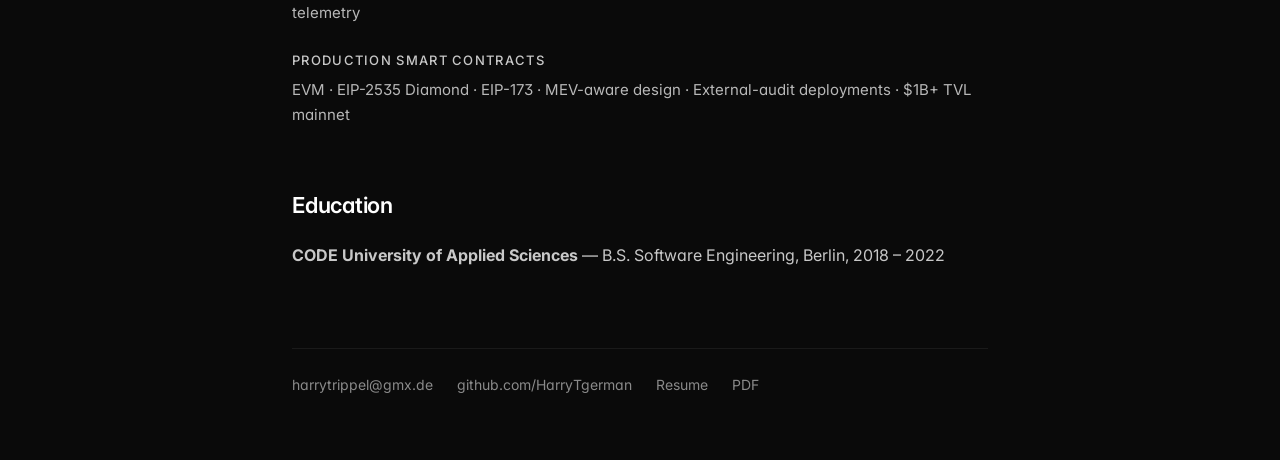
==== commit 6d912c65: "Drop OpenClaw-specific framing; add experience descriptions everywhere Frame as multi-platform agent" ====
--- a/index.html
+++ b/index.html
@@ -25,8 +25,8 @@
 
     <p class="lead">
       AI platform engineer building production agentic infrastructure end-to-end.
-      Currently founder of <a href="deflation.html" class="no-underline" style="text-decoration: underline; text-decoration-color: #444;">deflation.ai</a> — a multi-tenant agentic platform with paying customers, running on a hardened production deployment of <a href="openclaw.html" class="no-underline" style="text-decoration: underline; text-decoration-color: #444;">OpenClaw</a> (open-source agent platform) with my plugin extensions and the Agent Builder Playbook I maintain.
-      Stack includes an LLM gateway with per-tenant inference-budget enforcement,
+      Currently founder of <a href="deflation.html" class="no-underline" style="text-decoration: underline; text-decoration-color: #444;">deflation.ai</a> — a multi-tenant agentic platform with paying customers.
+      Stack includes multi-platform agent-harness work (OpenClaw, Hermes, custom builds), an LLM gateway with per-tenant inference-budget enforcement,
       omnichannel agent interfaces, and a custom Model Context Protocol server. Also operating
       <a href="miningalpha.html" class="no-underline" style="text-decoration: underline; text-decoration-color: #444;">MiningAlpha</a> — a hierarchical multi-agent LLM system over a 300+ company evaluation universe.
       Most recently shipped Solidity contracts securing <strong>$1B+ TVL</strong> at Infrared Finance.
@@ -41,7 +41,7 @@
       </header>
       <p class="system-tagline">Multi-tenant agentic platform. End-to-end ownership.</p>
       <ul>
-        <li><strong>Agent platform — OpenClaw (open source) with my production extensions</strong> — hardened deployment across the tenant fleet; author of the Agent Builder Playbook covering plugin architecture, native channel registration, media preprocessing, identity priming, state management, heartbeat design.</li>
+        <li><strong>Multi-platform agent-harness engineering</strong> — production extensions and playbooks across OpenClaw, Hermes, and custom builds: plugin architecture (hooks, channels, routes, tools), native channel registration (email, SMS, voice, IM), media preprocessing, identity priming, state management, heartbeat design.</li>
         <li><strong>Agent compositionality framework</strong> — inheritance-based composition (base primitives → product templates → per-tenant leaves) with deploy-time materialization.</li>
         <li><strong>LLM gateway with per-tenant inference-budget enforcement</strong> — all external API calls proxied; HTTP-protocol-level rejection of out-of-budget calls; tenants hold zero external credentials.</li>
         <li><strong>Omnichannel agent interfaces</strong> unified through tenant-scoped behavioral interaction telemetry.</li>
@@ -68,22 +68,6 @@
       <a href="miningalpha.html" class="system-link">Architecture deep-dive</a>
     </article>
 
-    <article class="system">
-      <header class="system-header">
-        <h3 class="system-title">OpenClaw — production extensions</h3>
-        <span class="system-status">open source · production deployment</span>
-      </header>
-      <p class="system-tagline">Author of the OpenClaw Agent Builder Playbook. Production deployment of the OpenClaw open-source agent platform across the deflation.ai tenant fleet.</p>
-      <ul>
-        <li><strong>OpenClaw Agent Builder Playbook</strong> — 19-section production guide covering architecture, agent design patterns, and platform extensions.</li>
-        <li><strong>Plugin architecture extensions</strong> — hooks, channels, routes, tools; native channel registration for email, SMS, voice, and IM as first-class plugins.</li>
-        <li><strong>Media handling pipeline</strong> — Gemini Flash preprocessing before files reach the agent.</li>
-        <li><strong>Agent design patterns</strong> — identity priming, process rules, context budgeting, state management, heartbeat design, instruction compliance, testing &amp; verification, localization.</li>
-        <li><strong>Battle-tested</strong> across back-office automation, sales pipeline, and bookkeeping agents.</li>
-      </ul>
-      <a href="openclaw.html" class="system-link">My contributions in detail</a>
-    </article>
-
     <h2>Smart Contracts at Scale</h2>
 
     <ul class="system" style="border-top: none; padding-top: 0; margin-top: 0;">
@@ -98,18 +82,22 @@
       <li>
         <span class="role"><strong>deflation.ai</strong> — Founder &amp; Lead Engineer</span>
         <span class="dates">2025 – Present</span>
+        <span class="note">Multi-tenant agentic platform with paying customers. Full-stack ownership from agent harness through gateway, omnichannel interfaces, MCP server, billing, and tenant dashboards.</span>
       </li>
       <li>
         <span class="role"><strong>Infrared Finance</strong> — Smart Contract Engineer</span>
         <span class="dates">Jan 2024 – May 2026</span>
+        <span class="note">Core protocol Solidity securing $1B+ TVL on Berachain mainnet. External audits, MEV-aware design, upgradable patterns.</span>
       </li>
       <li>
         <span class="role"><strong>Y2K Finance</strong> — Smart Contract Engineer</span>
         <span class="dates">Jul 2023 – Dec 2023</span>
+        <span class="note">Solidity engineering on novel DeFi structured-product / risk-tranching primitives.</span>
       </li>
       <li>
         <span class="role"><strong>Gelato Network</strong> — Lead Developer, Uniswap Limit Orders</span>
         <span class="dates">Oct 2021 – Jun 2023</span>
+        <span class="note">Lead dev and product owner for the Uniswap Limit Orders product. End-to-end ownership of contracts, backend, indexer, SDK. Onboarded Pancakeswap and other partner integrations.</span>
       </li>
       <li>
         <span class="role"><strong>Ringier AG</strong> — Full-stack Developer</span>
@@ -119,11 +107,12 @@
       <li>
         <span class="role"><strong>MySoftwareScout GmbH</strong> — CTO &amp; Co-Founder (exited)</span>
         <span class="dates">Apr 2019 – Jul 2020</span>
-        <span class="note">APX Berlin accelerator Q1 2020.</span>
+        <span class="note">APX Berlin accelerator (Germany's #1) Q1 2020. AWS serverless backend, SSR React frontend, CI/CD.</span>
       </li>
       <li>
         <span class="role"><strong>Freelance Developer</strong> — Frankfurt</span>
         <span class="dates">Jun 2018 – Apr 2019</span>
+        <span class="note">Multiple client projects (Terrapin X, CMF Advertising, Arlanis Reply AG) across React, Vue, PHP, React-Native.</span>
       </li>
     </ul>
 
